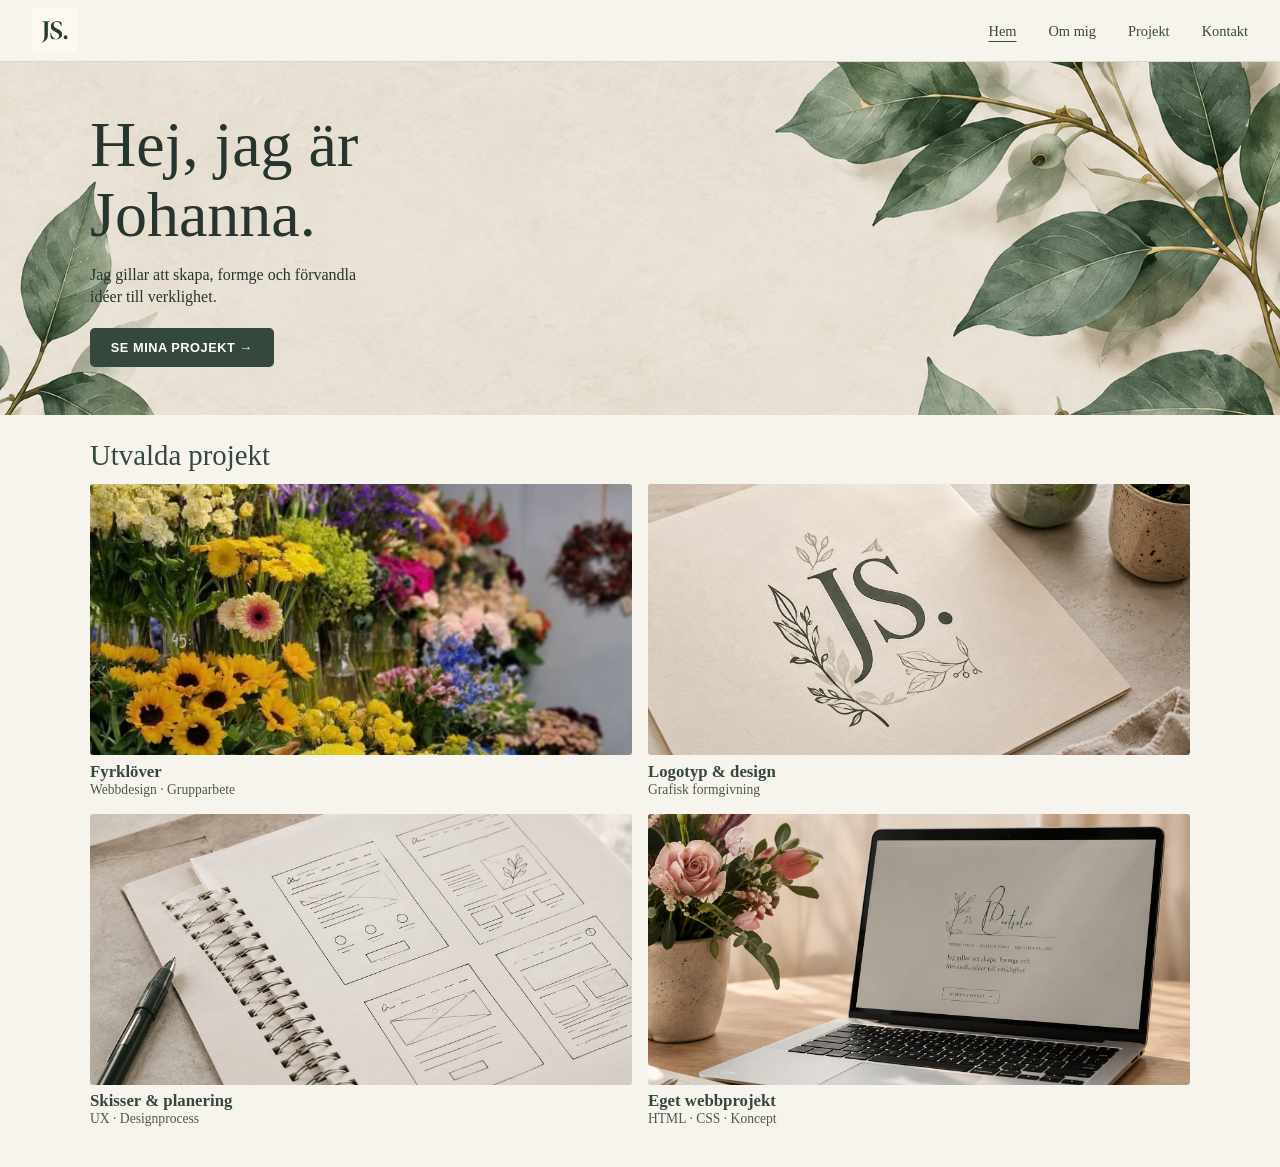
==== index.html @ f99eb6c5 "update" ====
<!DOCTYPE html>
<html lang="sv">

<head>
    <!-- Teckenkodning och mobilanpassning -->
    <meta charset="UTF-8">
    <meta name="viewport" content="width=device-width, initial-scale=1.0">

    <!-- Sidans titel -->
    <title>Johanna | Portfolio</title>

    <!-- Favicon -->
    <link rel="icon" type="image/png" href="images/logga.png">

    <!-- CSS -->
    <link rel="stylesheet" href="style.css">
</head>

<body>

    <!-- Header med logotyp och navigering -->
    <header class="site-header">

        <!-- Logotyp som leder till startsidan -->
        <a href="index.html" class="logotyp" aria-label="Till startsidan">
            <img src="images/logga.png" alt="JS.">
        </a>

        <!-- Navigeringsmeny -->
        <nav class="navbar" aria-label="Huvudmeny">
            <ul>
                <li><a href="index.html" aria-current="page">Hem</a></li>
                <li><a href="ommig.html">Om mig</a></li>
                <li><a href="projekt.html">Projekt</a></li>
                <li><a href="kontakt.html">Kontakt</a></li>
            </ul>
        </nav>

    </header>

    <!-- Här lägger vi senare sidans innehåll -->
    <main>
                <!-- Introduktion med bakgrundsbild -->
        <section class="introduktion">

            <div class="introduktion-innehall">

                <h1>Hej, jag är<br>Johanna.</h1>

                <p>
                    Jag gillar att skapa, formge och
                    förvandla idéer till verklighet.
                </p>

                <a href="#projekt" class="introduktion-knapp">
                    Se mina projekt →
                </a>

            </div>

        </section>

        
        <!-- Projektgalleri med fyra utvalda projekt -->
        <section class="projektgalleri" id="projekt">

            <div class="projekt-container">

                <h2>Utvalda projekt</h2>

                <div class="projekt-grid">

                    <!-- Projekt 1: Fyrklöver -->
                    <article class="projekt-kort">
                        <a href="fyrklover.html">
                            <img
                                src="images/Projekt.grupparbete.webp"
                                alt="Förhandsvisning av webbplatsen Fyrklöver">

                            <h3>Fyrklöver</h3>
                            <p>Webbdesign · Grupparbete</p>
                        </a>
                    </article>

                    <!-- Projekt 2: Logotyp och design -->
                    <article class="projekt-kort">
                        <a href="logotyp.html">
                            <img
                                src="images/Logotyp och design.png"
                                alt="Logotyp med bokstäverna JS och botaniska detaljer">

                            <h3>Logotyp & design</h3>
                            <p>Grafisk formgivning</p>
                        </a>
                    </article>

                    <!-- Projekt 3: Skisser och planering -->
                    <article class="projekt-kort">
                        <a href="skisser.html">
                            <img
                                src="images/skisser och planering.png"
                                alt="Skisser och planering av webbplatsens layout">

                            <h3>Skisser & planering</h3>
                            <p>UX · Designprocess</p>
                        </a>
                    </article>

                    <!-- Projekt 4: Eget webbprojekt -->
                    <article class="projekt-kort">
                        <a href="webbprojekt.html">
                            <img
                                src="images/portfolio.png"
                                alt="Ett eget webbprojekt som visas på en laptop">

                            <h3>Eget webbprojekt</h3>
                            <p>HTML · CSS · Koncept</p>
                        </a>
                    </article>

                </div>

            </div>

        </section>


    </main>

</body>
</html>
---- style.css ----
/* ==================================
   JOHANNAS PORTFOLIO
   Grundstil och header
================================== */

/* Färgvariabler */
:root {
    --bakgrund: #F7F4EE;
    --text: #35483E;
    --salvia: #A5B5A0;
    --avstand: 1rem;
}

/* Grundinställningar */
* {
    box-sizing: border-box;
}

body {
    margin: 0;
    background-color: var(--bakgrund);
    color: var(--text);
    font-family: Georgia, "Times New Roman", serif;
}

/* Header */
.site-header {
    width: 100%;
    min-height: 60px;
    padding: 0.5rem 2rem;

    display: flex;
    align-items: center;
    justify-content: space-between;

    background-color: var(--bakgrund);
    border-bottom: 1px solid #D8D6CD;
}

/* Logotyp */
.logotyp {
    display: flex;
    align-items: center;
}

.logotyp img {
    width: 45px;
    height: 45px;
    object-fit: contain;
}

/* Navbar */
.navbar ul {
    display: flex;
    align-items: center;
    gap: 2rem;

    list-style: none;
    margin: 0;
    padding: 0;
}

.navbar a {
    color: var(--text);
    font-size: 0.9rem;
    text-decoration: none;

    transition: color 0.3s ease;
}

.navbar a:hover {
    color: #788F7C;
}

.navbar a[aria-current="page"] {
    text-decoration: underline;
    text-underline-offset: 5px;
}

/* Tangentbordsfokus */
.navbar a:focus-visible,
.logotyp:focus-visible {
    outline: 3px solid var(--salvia);
    outline-offset: 4px;
}


/* ==================================
   INTRODUKTION PÅ STARTSIDAN
================================== */

/* Bakgrundsbild och sektionens storlek */
.introduktion {
    width: 100%;
    min-height: 350px;

    display: flex;
    align-items: center;

    background-image: url("images/startsida-helbild.png");
    background-size: cover;
    background-position: center;
    background-repeat: no-repeat;
}

/* Placera texten till vänster */
.introduktion-innehall {
    width: min(100% - 3rem, 1100px);
    margin-inline: auto;
    padding-block: 3rem;
}

/* Stor, handskriftsliknande rubrik */
.introduktion h1 {
    max-width: 400px;
    margin: 0 0 0.8rem;

    font-family: "Segoe Print", "Bradley Hand", cursive;
    font-size: clamp(2.5rem, 5vw, 4rem);
    font-weight: normal;
    line-height: 1.1;

    color: #26352D;
}

/* Presentationstext */
.introduktion p {
    max-width: 300px;
    margin: 0 0 1.2rem;

    font-family: Georgia, serif;
    font-size: 1rem;
    line-height: 1.4;

    color: #26352D;
}

/* Knappen under presentationen */
.introduktion-knapp {
    display: inline-block;
    padding: 0.75rem 1.3rem;

    background-color: #35483E;
    color: #FFFFFF;

    border-radius: 0.3rem;

    font-family: Arial, sans-serif;
    font-size: 0.8rem;
    font-weight: bold;
    text-transform: uppercase;
    letter-spacing: 0.04em;
    text-decoration: none;

    transition:
        background-color 0.3s ease,
        transform 0.3s ease;
}

.introduktion-knapp:hover {
    background-color: #526A59;
    transform: translateY(-2px);
}

/* Tydligt fokus för tangentbord */
.introduktion-knapp:focus-visible {
    outline: 3px solid #A5B5A0;
    outline-offset: 4px;
}

/* ==================================
   MOBILANPASSNING
================================== */

@media (max-width: 767px) {

    .introduktion {
        min-height: 300px;
        background-position: 60% center;
    }

    .introduktion-innehall {
        width: calc(100% - 2rem);
        padding-block: 2rem;
    }

    .introduktion h1 {
        max-width: 230px;
        font-size: clamp(2rem, 8vw, 3rem);
    }

    .introduktion p {
        max-width: 230px;
        font-size: 0.9rem;
    }

    .introduktion-knapp {
        font-size: 0.75rem;
        padding: 0.7rem 1rem;
    }
}


/* ==================================
   PROJEKTGALLERI PÅ STARTSIDAN
================================== */

/* Sektionen under introduktionen */
.projektgalleri {
    background-color: var(--bakgrund);
    padding: 1.5rem 0 2.5rem;
}

/* Innehållets bredd och placering */
.projekt-container {
    width: min(100% - 3rem, 1100px);
    margin: 0 auto;
}

/* Rubriken Utvalda projekt */
.projektgalleri h2 {
    margin: 0 0 0.8rem;

    font-family: Georgia, "Times New Roman", serif;
    font-size: 1.8rem;
    font-weight: normal;
    color: var(--text);
}

/* Grid med två kolumner */
.projekt-grid {
    display: grid;
    grid-template-columns: repeat(2, minmax(0, 1fr));

    column-gap: 1rem;
    row-gap: 1rem;
}

/* Varje projektkort */
.projekt-kort {
    min-width: 0;
    transition: transform 0.3s ease;
}

/* Hela kortet är klickbart */
.projekt-kort a {
    display: block;
    color: inherit;
    text-decoration: none;
}

/* Projektbilderna */
.projekt-kort img {
    display: block;
    width: 100%;
    aspect-ratio: 2 / 1;
    object-fit: cover;
    border-radius: 0.2rem;

    transition:
        transform 0.3s ease,
        box-shadow 0.3s ease;
}

/* Projektnamn */
.projekt-kort h3 {
    margin: 0.4rem 0 0;

    font-family: Georgia, serif;
    font-size: 1.05rem;
    font-weight: bold;
}

/* Kort beskrivning */
.projekt-kort p {
    margin: 0;

    font-family: Georgia, serif;
    font-size: 0.85rem;
    color: #4F584F;
}

/* ==================================
   HOVEREFFEKT
================================== */

/* Kortet lyfts lite */
.projekt-kort:hover {
    transform: translateY(-4px);
}

/* Bilden får en mjuk skugga */
.projekt-kort:hover img {
    transform: scale(1.02);
    box-shadow: 0 6px 16px rgba(53, 72, 62, 0.18);
}

/* Samma effekt vid tangentbordsfokus */
.projekt-kort:focus-within {
    transform: translateY(-4px);
}

.projekt-kort a:focus-visible {
    outline: 3px solid var(--salvia);
    outline-offset: 5px;
    border-radius: 0.2rem;
}

/* ==================================
   MOBILANPASSNING
================================== */

@media (max-width: 767px) {

    .projekt-container {
        width: calc(100% - 2rem);
    }

    /* Behåll två kolumner som i skissen */
    .projekt-grid {
        grid-template-columns: repeat(2, minmax(0, 1fr));
        gap: 0.8rem;
    }

    .projektgalleri h2 {
        font-size: 1.5rem;
    }

    .projekt-kort h3 {
        font-size: 0.95rem;
    }

    .projekt-kort p {
        font-size: 0.75rem;
    }
}

/* Extra små skärmar */
@media (max-width: 360px) {
    .projekt-grid {
        grid-template-columns: 1fr;
    }
}

/* Respektera minskad rörelse */
@media (prefers-reduced-motion: reduce) {
    .projekt-kort,
    .projekt-kort img {
        transition: none;
    }

    .projekt-kort:hover,
    .projekt-kort:focus-within,
    .projekt-kort:hover img {
        transform: none;
    }
}
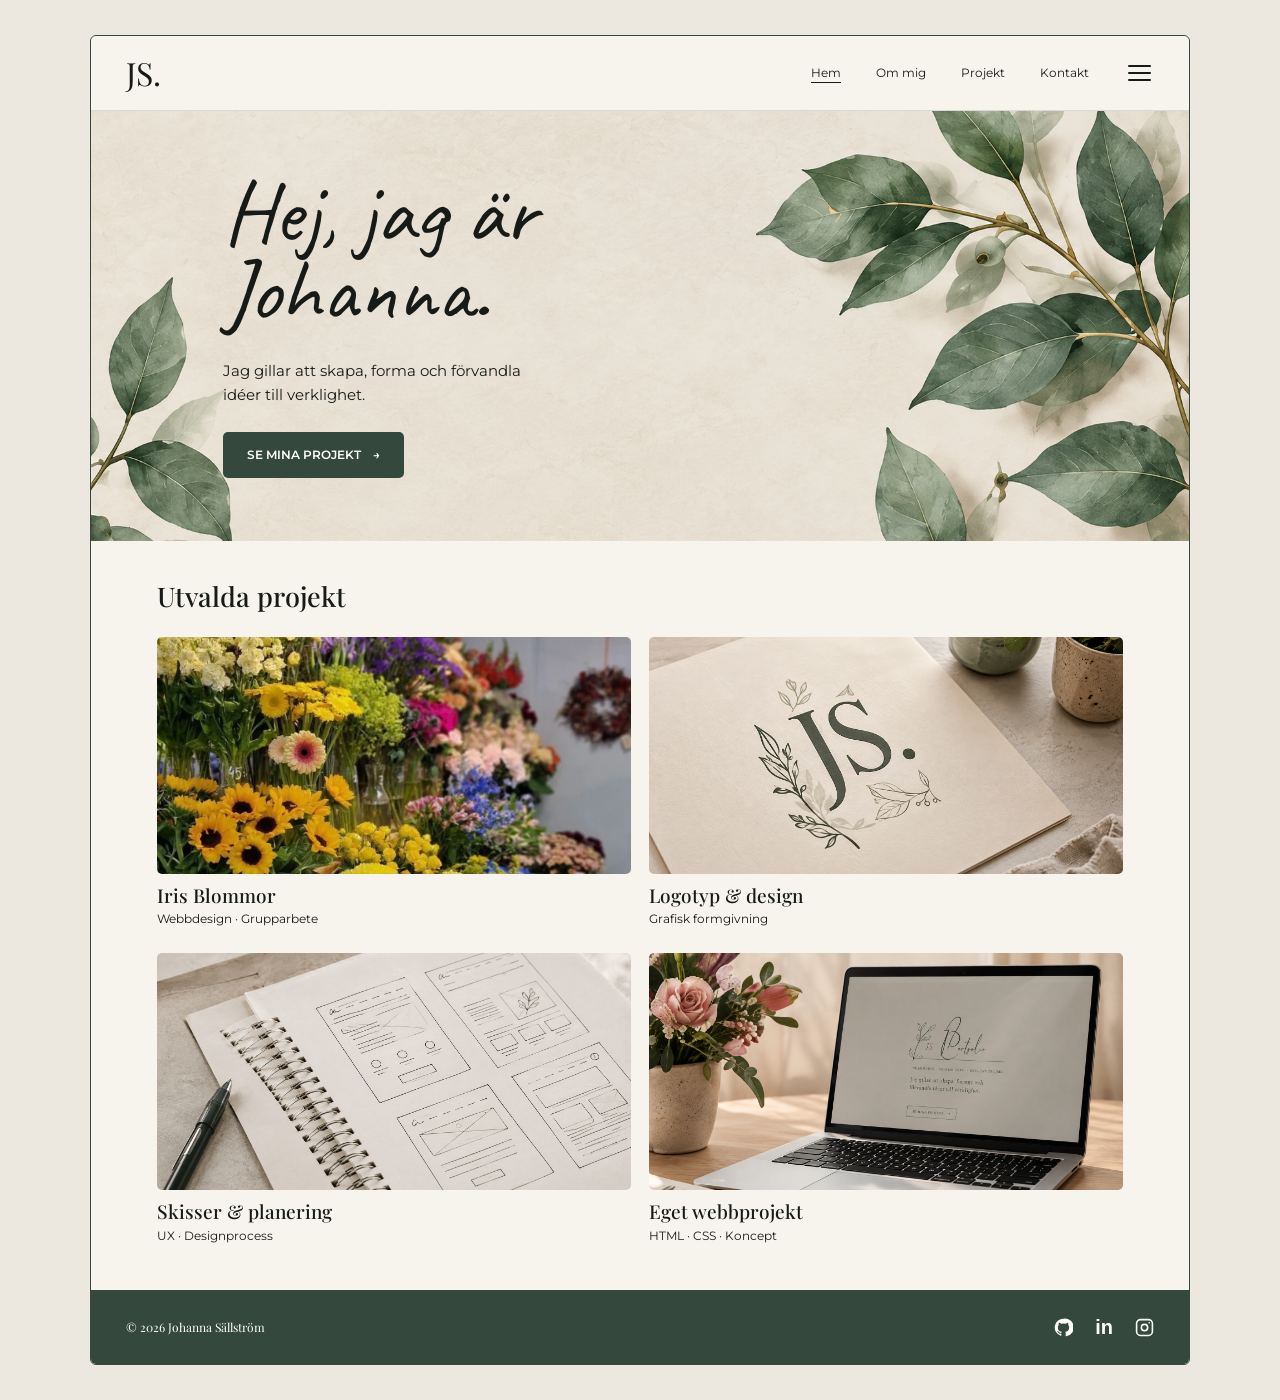
==== commit f7661aca: "update" ====
--- a/index.html
+++ b/index.html
@@ -3,130 +3,235 @@
 <html lang="sv">
 
 <head>
-    <!-- Teckenkodning och mobilanpassning -->
-    <meta charset="UTF-8">
-    <meta name="viewport" content="width=device-width, initial-scale=1.0">
-
-    <!-- Sidans titel -->
-    <title>Johanna | Portfolio</title>
-
-    <!-- Favicon -->
-    <link rel="icon" type="image/png" href="images/logga.png">
-
-    <!-- CSS -->
-    <link rel="stylesheet" href="style.css">
+  <meta charset="UTF-8">
+  <meta name="viewport" content="width=device-width, initial-scale=1.0">
+
+  <title>Johanna Sällström | Portfolio</title>
+
+  <!-- Google Fonts -->
+  <link rel="preconnect" href="https://fonts.googleapis.com">
+  <link rel="preconnect" href="https://fonts.gstatic.com" crossorigin>
+
+  <link href="https://fonts.googleapis.com/css2?family=Caveat:wght@400;500;600&family=Montserrat:wght@400;500;600&family=Playfair+Display:wght@400;500;600&display=swap" rel="stylesheet">
+
+  <!-- CSS -->
+  <link rel="stylesheet" href="./style.css">
+
+  <!-- JavaScript -->
+  <script src="./script.js" defer></script>
 </head>
 
 <body>
 
-    <!-- Header med logotyp och navigering -->
+  <div class="page-wrapper">
+
+    <!-- =====================
+         HEADER
+    ====================== -->
+
     <header class="site-header">
 
-        <!-- Logotyp som leder till startsidan -->
-        <a href="index.html" class="logotyp" aria-label="Till startsidan">
-            <img src="images/logga.png" alt="JS.">
+      <!-- Logotyp -->
+      <a href="index.html" class="logo">JS.</a>
+
+      <!-- Vanlig navigation -->
+      <nav class="desktop-nav" aria-label="Huvudnavigation">
+        <a href="index.html" class="active" aria-current="page">Hem</a>
+        <a href="ommig.html">Om mig</a>
+        <a href="projekt.html">Projekt</a>
+        <a href="kontakt.html">Kontakt</a>
+      </nav>
+
+      <!-- Hamburgermeny -->
+      <details class="menu-dropdown" id="menuDropdown">
+
+        <summary class="hamburger" aria-label="Öppna eller stäng menyn">
+          <span></span>
+          <span></span>
+          <span></span>
+        </summary>
+
+        <nav class="dropdown-nav" aria-label="Hamburgermeny">
+          <a href="index.html">Hem</a>
+          <a href="ommig.html">Om mig</a>
+          <a href="projekt.html">Projekt</a>
+          <a href="kontakt.html">Kontakt</a>
+        </nav>
+
+      </details>
+
+    </header>
+
+
+    <main>
+
+      <!-- =====================
+           HERO
+      ====================== -->
+
+      <section class="hero">
+
+        <div class="hero-content">
+
+          <h1>
+            Hej, jag är<br>
+            Johanna.
+          </h1>
+
+          <p>
+            Jag gillar att skapa, forma
+            och förvandla idéer till verklighet.
+          </p>
+
+          <a href="projekt.html" class="btn">
+            SE MINA PROJEKT
+            <span aria-hidden="true">→</span>
+          </a>
+
+        </div>
+
+      </section>
+
+
+      <!-- =====================
+           UTVALDA PROJEKT
+      ====================== -->
+
+      <section class="projects-section">
+
+        <h2>Utvalda projekt</h2>
+
+        <div class="projects-grid">
+
+          <!-- Projekt 1 -->
+          <a href="projekt-grupparbeteiris.html" class="project-card">
+
+            <div class="project-image">
+              <img
+                src="images/Projekt.grupparbete.webp"
+                alt="Iris Blommor – webbdesign"
+                loading="lazy">
+            </div>
+
+            <h3>Iris Blommor</h3>
+            <p>Webbdesign · Grupparbete</p>
+
+          </a>
+
+
+          <!-- Projekt 2 -->
+          <a href="projekt-logotyp.html" class="project-card">
+
+            <div class="project-image">
+              <img
+                src="images/Logotyp och design.png"
+                alt="Logotyp och grafisk design"
+                loading="lazy">
+            </div>
+
+            <h3>Logotyp &amp; design</h3>
+            <p>Grafisk formgivning</p>
+
+          </a>
+
+
+          <!-- Projekt 3 -->
+          <a href="projekt-skisser.html" class="project-card">
+
+            <div class="project-image">
+              <img
+                src="images/skisser och planering.png"
+                alt="Skisser och planering"
+                loading="lazy">
+            </div>
+
+            <h3>Skisser &amp; planering</h3>
+            <p>UX · Designprocess</p>
+
+          </a>
+
+
+          <!-- Projekt 4 -->
+          <a href="projekt-portfolio.html" class="project-card">
+
+            <div class="project-image">
+              <img
+                src="images/portfolio.png"
+                alt="Eget webbprojekt"
+                loading="lazy">
+            </div>
+
+            <h3>Eget webbprojekt</h3>
+            <p>HTML · CSS · Koncept</p>
+
+          </a>
+
+        </div>
+
+      </section>
+
+    </main>
+
+
+    <!-- =====================
+         FOOTER
+    ====================== -->
+
+    <footer class="site-footer">
+
+      <p>© 2026 Johanna Sällström</p>
+
+      <div class="social-links">
+
+        <!-- GitHub -->
+        <a href="https://github.com/"
+           target="_blank"
+           rel="noopener noreferrer"
+           aria-label="GitHub">
+
+          <svg viewBox="0 0 24 24" fill="currentColor" aria-hidden="true">
+            <path d="M12 .9a11.1 11.1 0 0 0-3.51 21.63c.55.1.76-.24.76-.54v-2.1c-3.09.67-3.74-1.31-3.74-1.31-.5-1.28-1.23-1.62-1.23-1.62-1.01-.69.08-.68.08-.68 1.12.08 1.71 1.15 1.71 1.15 1 .1.7 2.14 3.22 1.54.1-.72.39-1.21.71-1.49-2.47-.28-5.07-1.24-5.07-5.5 0-1.22.44-2.22 1.15-3-.12-.28-.5-1.42.11-2.95 0 0 .94-.3 3.05 1.15a10.6 10.6 0 0 1 5.55 0c2.12-1.44 3.05-1.15 3.05-1.15.61 1.53.23 2.67.11 2.95.72.78 1.15 1.78 1.15 3 0 4.27-2.6 5.22-5.08 5.5.4.35.76 1.02.76 2.06v3.05c0 .3.2.65.77.54A11.1 11.1 0 0 0 12 .9Z"/>
+          </svg>
+
         </a>
 
-        <!-- Navigeringsmeny -->
-        <nav class="navbar" aria-label="Huvudmeny">
-            <ul>
-                <li><a href="index.html" aria-current="page">Hem</a></li>
-                <li><a href="ommig.html">Om mig</a></li>
-                <li><a href="projekt.html">Projekt</a></li>
-                <li><a href="kontakt.html">Kontakt</a></li>
-            </ul>
-        </nav>
-
-    </header>
-
-    <!-- Här lägger vi senare sidans innehåll -->
-    <main>
-                <!-- Introduktion med bakgrundsbild -->
-        <section class="introduktion">
-
-            <div class="introduktion-innehall">
-
-                <h1>Hej, jag är<br>Johanna.</h1>
-
-                <p>
-                    Jag gillar att skapa, formge och
-                    förvandla idéer till verklighet.
-                </p>
-
-                <a href="#projekt" class="introduktion-knapp">
-                    Se mina projekt →
-                </a>
-
-            </div>
-
-        </section>
-
-        
-        <!-- Projektgalleri med fyra utvalda projekt -->
-        <section class="projektgalleri" id="projekt">
-
-            <div class="projekt-container">
-
-                <h2>Utvalda projekt</h2>
-
-                <div class="projekt-grid">
-
-                    <!-- Projekt 1: Fyrklöver -->
-                    <article class="projekt-kort">
-                        <a href="fyrklover.html">
-                            <img
-                                src="images/Projekt.grupparbete.webp"
-                                alt="Förhandsvisning av webbplatsen Fyrklöver">
-
-                            <h3>Fyrklöver</h3>
-                            <p>Webbdesign · Grupparbete</p>
-                        </a>
-                    </article>
-
-                    <!-- Projekt 2: Logotyp och design -->
-                    <article class="projekt-kort">
-                        <a href="logotyp.html">
-                            <img
-                                src="images/Logotyp och design.png"
-                                alt="Logotyp med bokstäverna JS och botaniska detaljer">
-
-                            <h3>Logotyp & design</h3>
-                            <p>Grafisk formgivning</p>
-                        </a>
-                    </article>
-
-                    <!-- Projekt 3: Skisser och planering -->
-                    <article class="projekt-kort">
-                        <a href="skisser.html">
-                            <img
-                                src="images/skisser och planering.png"
-                                alt="Skisser och planering av webbplatsens layout">
-
-                            <h3>Skisser & planering</h3>
-                            <p>UX · Designprocess</p>
-                        </a>
-                    </article>
-
-                    <!-- Projekt 4: Eget webbprojekt -->
-                    <article class="projekt-kort">
-                        <a href="webbprojekt.html">
-                            <img
-                                src="images/portfolio.png"
-                                alt="Ett eget webbprojekt som visas på en laptop">
-
-                            <h3>Eget webbprojekt</h3>
-                            <p>HTML · CSS · Koncept</p>
-                        </a>
-                    </article>
-
-                </div>
-
-            </div>
-
-        </section>
-
-
-    </main>
+        <!-- LinkedIn -->
+        <a href="https://www.linkedin.com/"
+           target="_blank"
+           rel="noopener noreferrer"
+           aria-label="LinkedIn"
+           class="social-text">
+          in
+        </a>
+
+        <!-- Instagram -->
+        <a href="https://www.instagram.com/"
+           target="_blank"
+           rel="noopener noreferrer"
+           aria-label="Instagram">
+
+          <svg viewBox="0 0 24 24"
+               fill="none"
+               stroke="currentColor"
+               stroke-width="2"
+               stroke-linecap="round"
+               stroke-linejoin="round"
+               aria-hidden="true">
+
+            <rect x="2" y="2" width="20" height="20" rx="5"/>
+            <circle cx="12" cy="12" r="4"/>
+            <circle cx="18" cy="6" r="1"
+                    fill="currentColor" stroke="none"/>
+
+          </svg>
+
+        </a>
+
+      </div>
+
+    </footer>
+
+  </div>
 
 </body>
-</html>+</html>
--- a/style.css
+++ b/style.css
@@ -1,358 +1,926 @@
 
-/* ==================================
-   JOHANNAS PORTFOLIO
-   Grundstil och header
-================================== */
-
-/* Färgvariabler */
+/* =====================================
+   FÄRGER OCH TYPSNITT
+===================================== */
+
 :root {
-    --bakgrund: #F7F4EE;
-    --text: #35483E;
-    --salvia: #A5B5A0;
-    --avstand: 1rem;
-}
-
-/* Grundinställningar */
+  --background: #EDE8DF;
+  --surface: #F7F4EE;
+  --hero-background: #EAE7DD;
+  --green: #35483E;
+  --sage: #A5B5A0;
+  --pink: #C9A99C;
+  --text: #171B17;
+  --border: #35483E;
+
+  --font-heading: "Playfair Display", Georgia, serif;
+  --font-body: "Montserrat", Arial, sans-serif;
+  --font-handwriting: "Caveat", cursive;
+}
+
+/* =====================================
+   GRUNDINSTÄLLNINGAR
+===================================== */
+
 * {
-    box-sizing: border-box;
+  margin: 0;
+  padding: 0;
+  box-sizing: border-box;
+}
+
+html {
+  scroll-behavior: smooth;
 }
 
 body {
-    margin: 0;
-    background-color: var(--bakgrund);
-    color: var(--text);
-    font-family: Georgia, "Times New Roman", serif;
-}
-
-/* Header */
+  background: var(--background);
+  color: var(--text);
+  font-family: var(--font-body);
+  font-size: 14px;
+  line-height: 1.5;
+}
+
+a {
+  color: inherit;
+  text-decoration: none;
+}
+
+button {
+  font: inherit;
+}
+
+img {
+  display: block;
+  max-width: 100%;
+}
+
+/* =====================================
+   SIDANS RAM
+===================================== */
+
+.page-wrapper {
+  width: min(100% - 40px, 1100px);
+  margin: 35px auto;
+
+  background: var(--surface);
+
+  border: 1px solid var(--border);
+  border-radius: 6px;
+
+  overflow: visible;
+}
+
+/* =====================================
+   HEADER
+===================================== */
+
 .site-header {
+  height: 75px;
+  padding: 0 35px;
+
+  display: flex;
+  align-items: center;
+  justify-content: space-between;
+
+  background: var(--surface);
+  border-bottom: 1px solid rgba(53, 72, 62, 0.15);
+
+  position: relative;
+  z-index: 100;
+
+  border-radius: 6px 6px 0 0;
+}
+
+/* Logotyp */
+
+.logo {
+  font-family: var(--font-heading);
+  font-size: 32px;
+  line-height: 1;
+}
+
+/* =====================================
+   NAVIGATION
+===================================== */
+
+.desktop-nav {
+  display: flex;
+  align-items: center;
+  gap: 35px;
+
+  margin-left: auto;
+  margin-right: 35px;
+}
+
+.desktop-nav a {
+  font-size: 12px;
+  transition: color 0.2s ease;
+}
+
+.desktop-nav a:hover {
+  color: #748D79;
+}
+
+.desktop-nav a.active {
+  text-decoration: underline;
+  text-underline-offset: 5px;
+}
+
+/* =====================================
+   HAMBURGERMENY
+===================================== */
+
+.menu-dropdown {
+  position: relative;
+  flex-shrink: 0;
+}
+
+.hamburger {
+  width: 30px;
+  height: 30px;
+
+  display: flex;
+  flex-direction: column;
+  align-items: center;
+  justify-content: center;
+  gap: 5px;
+
+  cursor: pointer;
+  list-style: none;
+
+  position: relative;
+  z-index: 102;
+}
+
+/* Ta bort standardpilen */
+
+.hamburger::-webkit-details-marker {
+  display: none;
+}
+
+.hamburger::marker {
+  content: "";
+}
+
+/* De tre strecken */
+
+.hamburger span {
+  display: block;
+
+  width: 23px;
+  height: 2px;
+
+  background: var(--text);
+  border-radius: 2px;
+
+  transition:
+    transform 0.25s ease,
+    opacity 0.25s ease;
+}
+
+/* Hamburgaren blir ett kryss */
+
+.menu-dropdown[open] .hamburger span:nth-child(1) {
+  transform: translateY(7px) rotate(45deg);
+}
+
+.menu-dropdown[open] .hamburger span:nth-child(2) {
+  opacity: 0;
+}
+
+.menu-dropdown[open] .hamburger span:nth-child(3) {
+  transform: translateY(-7px) rotate(-45deg);
+}
+
+/* Dropdown */
+
+.dropdown-nav {
+  position: absolute;
+  top: calc(100% + 18px);
+  right: -15px;
+
+  width: 210px;
+
+  display: flex;
+  flex-direction: column;
+
+  padding: 12px 0;
+
+  background: var(--surface);
+
+  border: 1px solid var(--border);
+  border-radius: 5px;
+
+  box-shadow: 0 8px 25px rgba(0, 0, 0, 0.12);
+
+  z-index: 101;
+}
+
+.dropdown-nav a {
+  display: block;
+
+  padding: 12px 22px;
+
+  font-size: 13px;
+  font-weight: 500;
+
+  transition:
+    background 0.2s ease,
+    color 0.2s ease;
+}
+
+.dropdown-nav a:hover {
+  background: var(--sage);
+  color: #172B24;
+}
+
+.hamburger:focus-visible,
+.dropdown-nav a:focus-visible {
+  outline: 2px solid var(--sage);
+  outline-offset: 4px;
+}
+
+/* =====================================
+   STARTSIDA – HERO
+===================================== */
+
+.hero {
+  min-height: 430px;
+
+  display: flex;
+  align-items: center;
+
+  padding: 60px 12%;
+
+  background-color: var(--hero-background);
+  background-image: url("images/startsida-helbild.png");
+
+  background-position: center;
+  background-size: cover;
+  background-repeat: no-repeat;
+}
+
+.hero-content {
+  max-width: 400px;
+  position: relative;
+  z-index: 1;
+}
+
+.hero h1 {
+  font-family: var(--font-handwriting);
+  font-size: clamp(55px, 7vw, 88px);
+  font-weight: 400;
+
+  line-height: 0.88;
+  margin-bottom: 30px;
+}
+
+.hero p {
+  max-width: 310px;
+
+  font-size: 15px;
+  line-height: 1.6;
+
+  margin-bottom: 25px;
+}
+
+/* =====================================
+   KNAPPAR
+===================================== */
+
+.btn {
+  display: inline-flex;
+  align-items: center;
+  justify-content: center;
+  gap: 12px;
+
+  background: var(--green);
+  color: #FFFFFF;
+
+  padding: 14px 24px;
+  border-radius: 5px;
+
+  font-family: var(--font-body);
+  font-size: 12px;
+  font-weight: 600;
+
+  transition:
+    background 0.25s ease,
+    transform 0.25s ease;
+}
+
+.btn:hover {
+  background: #496755;
+  transform: translateY(-2px);
+}
+
+/* =====================================
+   STARTSIDA – PROJEKT
+===================================== */
+
+.projects-section {
+  padding: 35px 6% 45px;
+  background: var(--surface);
+}
+
+.projects-section h2 {
+  font-family: var(--font-heading);
+  font-size: 27px;
+  font-weight: 500;
+
+  margin-bottom: 20px;
+}
+
+.projects-grid {
+  display: grid;
+  grid-template-columns: repeat(2, minmax(0, 1fr));
+  gap: 25px 18px;
+}
+
+.project-card {
+  display: block;
+  min-width: 0;
+}
+
+.project-image {
+  width: 100%;
+  aspect-ratio: 2 / 1;
+
+  overflow: hidden;
+  border-radius: 5px;
+
+  background: #E4DED4;
+}
+
+.project-image img {
+  width: 100%;
+  height: 100%;
+
+  object-fit: cover;
+
+  transition: transform 0.35s ease;
+}
+
+.project-card:hover img {
+  transform: scale(1.05);
+}
+
+.project-card h3 {
+  font-family: var(--font-heading);
+  font-size: 19px;
+  font-weight: 500;
+
+  margin-top: 9px;
+  line-height: 1.3;
+}
+
+.project-card p {
+  font-size: 12px;
+  margin-top: 3px;
+}
+
+/* =====================================
+   OM MIG – BANNER MED BLAD
+===================================== */
+
+/* Ingen bladbild på hela main */
+
+.about-page .about-main {
+  background: var(--surface);
+}
+
+/* Bladbild ENDAST bakom
+   profilbild och presentation */
+
+.about-page .about-intro {
+  background-color: var(--hero-background);
+  background-image: url("images/helsida.png");
+
+  background-size: cover;
+  background-position: center;
+  background-repeat: no-repeat;
+
+  padding: 50px 6% 55px;
+}
+
+/* =====================================
+   OM MIG – PROFIL OCH TEXT
+===================================== */
+
+.about-page .about-layout {
+  display: grid;
+
+  grid-template-columns: 43% 1fr;
+
+  align-items: center;
+  gap: 45px;
+}
+
+/* Profilbild */
+
+.about-page .about-photo {
+  position: relative;
+  min-width: 0;
+}
+
+.about-page .about-photo picture {
+  display: block;
+  width: 100%;
+}
+
+.about-page .profile-image {
+  display: block;
+
+  width: 100%;
+  height: 390px;
+
+  object-fit: cover;
+  object-position: center;
+
+  border-radius: 4px;
+}
+
+/* Presentation */
+
+.about-page .about-text {
+  max-width: 420px;
+}
+
+.about-page .about-text h1 {
+  font-family: var(--font-heading);
+
+  font-size: 43px;
+  font-weight: 500;
+  line-height: 1.2;
+
+  margin-bottom: 16px;
+}
+
+.about-page .about-text p {
+  font-family: var(--font-body);
+
+  font-size: 14px;
+  line-height: 1.8;
+
+  margin-bottom: 22px;
+}
+
+.about-page .about-text .btn {
+  font-size: 11px;
+  padding: 12px 20px;
+}
+
+/* =====================================
+   OM MIG – EGENSKAPER
+===================================== */
+
+.about-page .about-skills {
+  padding: 35px 6% 40px;
+  background: var(--surface);
+}
+
+.about-page .skills-grid {
+  display: grid;
+  grid-template-columns: repeat(3, minmax(0, 1fr));
+  gap: 25px;
+}
+
+.about-page .skill-card {
+  text-align: center;
+  min-width: 0;
+}
+
+.about-page .skill-icon {
+  width: 60px;
+  height: 60px;
+
+  margin: 0 auto 12px;
+
+  display: flex;
+  align-items: center;
+  justify-content: center;
+
+  color: var(--green);
+}
+
+.about-page .skill-icon svg {
+  width: 55px;
+  height: 55px;
+}
+
+.about-page .heart-icon svg {
+  fill: var(--sage);
+}
+
+.about-page .skill-card h2 {
+  font-family: var(--font-heading);
+
+  font-size: 18px;
+  font-weight: 500;
+
+  margin-bottom: 8px;
+}
+
+.about-page .skill-card p {
+  max-width: 190px;
+  margin: 0 auto;
+
+  font-family: var(--font-body);
+  font-size: 12px;
+  line-height: 1.7;
+}
+
+/* =====================================
+   OM MIG – MIN BAKGRUND
+===================================== */
+
+.about-page .about-background {
+  padding: 30px 6% 45px;
+  background: var(--surface);
+}
+
+.about-page .about-background h2 {
+  font-family: var(--font-heading);
+
+  font-size: 27px;
+  font-weight: 500;
+
+  margin-bottom: 18px;
+}
+
+.about-page .background-list {
+  display: flex;
+  flex-direction: column;
+  gap: 12px;
+}
+
+.about-page .background-item {
+  display: grid;
+  grid-template-columns: 130px 1fr;
+  gap: 15px;
+
+  font-family: var(--font-heading);
+  font-size: 14px;
+  line-height: 1.5;
+}
+
+.about-page .background-year {
+  white-space: nowrap;
+}
+
+/* =====================================
+   FOOTER
+===================================== */
+
+.site-footer {
+  background: var(--green);
+  color: #FFFFFF;
+
+  padding: 22px 35px;
+
+  display: flex;
+  justify-content: space-between;
+  align-items: center;
+  gap: 20px;
+
+  border-radius: 0 0 5px 5px;
+}
+
+.site-footer p {
+  font-family: var(--font-heading);
+  font-size: 12px;
+}
+
+.social-links {
+  display: flex;
+  align-items: center;
+  gap: 22px;
+}
+
+.social-links a {
+  display: inline-flex;
+  align-items: center;
+  justify-content: center;
+
+  transition: opacity 0.2s ease;
+}
+
+.social-links a:hover {
+  opacity: 0.65;
+}
+
+.social-links svg {
+  width: 19px;
+  height: 19px;
+}
+
+.social-text {
+  font-family: Arial, sans-serif;
+  font-size: 20px;
+  font-weight: bold;
+}
+
+/* =====================================
+   MOBILANPASSNING
+===================================== */
+
+@media (max-width: 700px) {
+
+  body {
+    font-size: 13px;
+  }
+
+  .page-wrapper {
+    width: min(100% - 24px, 390px);
+    margin: 15px auto;
+  }
+
+  /* Header */
+
+  .site-header {
+    height: 65px;
+    padding: 0 18px;
+  }
+
+  .logo {
+    font-size: 27px;
+  }
+
+  .desktop-nav {
+    display: none;
+  }
+
+  .menu-dropdown {
+    margin-left: auto;
+  }
+
+  .dropdown-nav {
+    right: -10px;
+    top: calc(100% + 13px);
+    width: 190px;
+  }
+
+  /* Startsida – hero */
+
+  .hero {
+    min-height: 360px;
+    padding: 45px 22px;
+    background-position: center;
+  }
+
+  .hero-content {
+    max-width: 230px;
+  }
+
+  .hero h1 {
+    font-size: 58px;
+    margin-bottom: 22px;
+  }
+
+  .hero p {
+    font-size: 13px;
+    line-height: 1.5;
+    margin-bottom: 18px;
+  }
+
+  .btn {
+    font-size: 10px;
+    padding: 12px 16px;
+  }
+
+  /* Startsida – projekt */
+
+  .projects-section {
+    padding: 25px 20px 30px;
+  }
+
+  .projects-section h2 {
+    font-size: 24px;
+    margin-bottom: 15px;
+  }
+
+  .projects-grid {
+    grid-template-columns: 1fr;
+    gap: 22px;
+  }
+
+  .project-image {
+    aspect-ratio: 1.8 / 1;
+  }
+
+  .project-card h3 {
+    font-size: 17px;
+  }
+
+  .project-card p {
+    font-size: 11px;
+  }
+
+  /* Om mig – banner */
+
+  .about-page .about-intro {
+    padding: 20px 18px 30px;
+
+    background-size: cover;
+    background-position: center;
+  }
+
+  .about-page .about-layout {
+    grid-template-columns: 1fr;
+    gap: 25px;
+  }
+
+  .about-page .profile-image {
     width: 100%;
-    min-height: 60px;
-    padding: 0.5rem 2rem;
-
-    display: flex;
-    align-items: center;
-    justify-content: space-between;
-
-    background-color: var(--bakgrund);
-    border-bottom: 1px solid #D8D6CD;
-}
-
-/* Logotyp */
-.logotyp {
-    display: flex;
-    align-items: center;
-}
-
-.logotyp img {
-    width: 45px;
-    height: 45px;
-    object-fit: contain;
-}
-
-/* Navbar */
-.navbar ul {
-    display: flex;
-    align-items: center;
-    gap: 2rem;
-
-    list-style: none;
-    margin: 0;
-    padding: 0;
-}
-
-.navbar a {
-    color: var(--text);
-    font-size: 0.9rem;
-    text-decoration: none;
-
-    transition: color 0.3s ease;
-}
-
-.navbar a:hover {
-    color: #788F7C;
-}
-
-.navbar a[aria-current="page"] {
-    text-decoration: underline;
-    text-underline-offset: 5px;
-}
-
-/* Tangentbordsfokus */
-.navbar a:focus-visible,
-.logotyp:focus-visible {
-    outline: 3px solid var(--salvia);
-    outline-offset: 4px;
-}
-
-
-/* ==================================
-   INTRODUKTION PÅ STARTSIDAN
-================================== */
-
-/* Bakgrundsbild och sektionens storlek */
-.introduktion {
-    width: 100%;
-    min-height: 350px;
-
-    display: flex;
-    align-items: center;
-
-    background-image: url("images/startsida-helbild.png");
+    height: 280px;
+
+    object-fit: cover;
+    object-position: center 35%;
+  }
+
+  /* Om mig – text */
+
+  .about-page .about-text {
+    max-width: 100%;
+  }
+
+  .about-page .about-text h1 {
+    font-size: 30px;
+    margin-bottom: 12px;
+  }
+
+  .about-page .about-text p {
+    font-size: 13px;
+    line-height: 1.7;
+    margin-bottom: 18px;
+  }
+
+  .about-page .about-text .btn {
+    font-size: 10px;
+    padding: 12px 16px;
+  }
+
+  /* Om mig – egenskaper */
+
+  .about-page .about-skills {
+    padding: 30px 18px;
+  }
+
+  .about-page .skills-grid {
+    grid-template-columns: 1fr;
+    gap: 35px;
+  }
+
+  .about-page .skill-icon {
+    width: 55px;
+    height: 55px;
+    margin-bottom: 8px;
+  }
+
+  .about-page .skill-icon svg {
+    width: 50px;
+    height: 50px;
+  }
+
+  .about-page .skill-card h2 {
+    font-size: 17px;
+  }
+
+  .about-page .skill-card p {
+    max-width: 220px;
+    font-size: 12px;
+  }
+
+  /* Om mig – bakgrund */
+
+  .about-page .about-background {
+    padding: 25px 18px 35px;
+  }
+
+  .about-page .about-background h2 {
+    font-size: 24px;
+    margin-bottom: 15px;
+  }
+
+  .about-page .background-list {
+    gap: 15px;
+  }
+
+  .about-page .background-item {
+    grid-template-columns: 1fr;
+    gap: 2px;
+    font-size: 13px;
+  }
+
+  .about-page .background-year {
+    font-weight: 600;
+  }
+
+  /* Footer */
+
+  .site-footer {
+    padding: 18px;
+  }
+
+  .site-footer p {
+    font-size: 10px;
+  }
+
+  .social-links {
+    gap: 13px;
+  }
+
+  .social-links svg {
+    width: 16px;
+    height: 16px;
+  }
+
+  .social-text {
+    font-size: 17px;
+  }
+
+}
+
+/* =====================================
+   DARK MODE
+===================================== */
+
+@media (prefers-color-scheme: dark) {
+
+  :root {
+    --background: #0C1915;
+    --surface: #172B24;
+    --hero-background: #152A22;
+    --text: #F7F4EE;
+    --border: #A5B5A0;
+  }
+
+  /* Header */
+
+  .site-header {
+    background: #11221D;
+    border-bottom-color: #53665A;
+  }
+
+  /* Startsida – mörk hero */
+
+  .hero {
+    background-image:
+      url("images/startsida-helbild-darkmode.png");
+  }
+
+  /* Knappar */
+
+  .btn {
+    background: #E5C6B8;
+    color: #172B24;
+  }
+
+  .btn:hover {
+    background: #F1D9CB;
+  }
+
+  /* Projektbilder */
+
+  .project-image {
+    background: #30463B;
+  }
+
+  /* Om mig – mörk bladbanner */
+
+  .about-page .about-intro {
+    background-color: #152A22;
+
+    background-image:
+      url("images/helsida-darkmode.png");
+
     background-size: cover;
     background-position: center;
     background-repeat: no-repeat;
-}
-
-/* Placera texten till vänster */
-.introduktion-innehall {
-    width: min(100% - 3rem, 1100px);
-    margin-inline: auto;
-    padding-block: 3rem;
-}
-
-/* Stor, handskriftsliknande rubrik */
-.introduktion h1 {
-    max-width: 400px;
-    margin: 0 0 0.8rem;
-
-    font-family: "Segoe Print", "Bradley Hand", cursive;
-    font-size: clamp(2.5rem, 5vw, 4rem);
-    font-weight: normal;
-    line-height: 1.1;
-
-    color: #26352D;
-}
-
-/* Presentationstext */
-.introduktion p {
-    max-width: 300px;
-    margin: 0 0 1.2rem;
-
-    font-family: Georgia, serif;
-    font-size: 1rem;
-    line-height: 1.4;
-
-    color: #26352D;
-}
-
-/* Knappen under presentationen */
-.introduktion-knapp {
-    display: inline-block;
-    padding: 0.75rem 1.3rem;
-
-    background-color: #35483E;
-    color: #FFFFFF;
-
-    border-radius: 0.3rem;
-
-    font-family: Arial, sans-serif;
-    font-size: 0.8rem;
-    font-weight: bold;
-    text-transform: uppercase;
-    letter-spacing: 0.04em;
-    text-decoration: none;
-
-    transition:
-        background-color 0.3s ease,
-        transform 0.3s ease;
-}
-
-.introduktion-knapp:hover {
-    background-color: #526A59;
-    transform: translateY(-2px);
-}
-
-/* Tydligt fokus för tangentbord */
-.introduktion-knapp:focus-visible {
-    outline: 3px solid #A5B5A0;
-    outline-offset: 4px;
-}
-
-/* ==================================
-   MOBILANPASSNING
-================================== */
-
-@media (max-width: 767px) {
-
-    .introduktion {
-        min-height: 300px;
-        background-position: 60% center;
-    }
-
-    .introduktion-innehall {
-        width: calc(100% - 2rem);
-        padding-block: 2rem;
-    }
-
-    .introduktion h1 {
-        max-width: 230px;
-        font-size: clamp(2rem, 8vw, 3rem);
-    }
-
-    .introduktion p {
-        max-width: 230px;
-        font-size: 0.9rem;
-    }
-
-    .introduktion-knapp {
-        font-size: 0.75rem;
-        padding: 0.7rem 1rem;
-    }
-}
-
-
-/* ==================================
-   PROJEKTGALLERI PÅ STARTSIDAN
-================================== */
-
-/* Sektionen under introduktionen */
-.projektgalleri {
-    background-color: var(--bakgrund);
-    padding: 1.5rem 0 2.5rem;
-}
-
-/* Innehållets bredd och placering */
-.projekt-container {
-    width: min(100% - 3rem, 1100px);
-    margin: 0 auto;
-}
-
-/* Rubriken Utvalda projekt */
-.projektgalleri h2 {
-    margin: 0 0 0.8rem;
-
-    font-family: Georgia, "Times New Roman", serif;
-    font-size: 1.8rem;
-    font-weight: normal;
-    color: var(--text);
-}
-
-/* Grid med två kolumner */
-.projekt-grid {
-    display: grid;
-    grid-template-columns: repeat(2, minmax(0, 1fr));
-
-    column-gap: 1rem;
-    row-gap: 1rem;
-}
-
-/* Varje projektkort */
-.projekt-kort {
-    min-width: 0;
-    transition: transform 0.3s ease;
-}
-
-/* Hela kortet är klickbart */
-.projekt-kort a {
-    display: block;
-    color: inherit;
-    text-decoration: none;
-}
-
-/* Projektbilderna */
-.projekt-kort img {
-    display: block;
-    width: 100%;
-    aspect-ratio: 2 / 1;
-    object-fit: cover;
-    border-radius: 0.2rem;
-
-    transition:
-        transform 0.3s ease,
-        box-shadow 0.3s ease;
-}
-
-/* Projektnamn */
-.projekt-kort h3 {
-    margin: 0.4rem 0 0;
-
-    font-family: Georgia, serif;
-    font-size: 1.05rem;
-    font-weight: bold;
-}
-
-/* Kort beskrivning */
-.projekt-kort p {
-    margin: 0;
-
-    font-family: Georgia, serif;
-    font-size: 0.85rem;
-    color: #4F584F;
-}
-
-/* ==================================
-   HOVEREFFEKT
-================================== */
-
-/* Kortet lyfts lite */
-.projekt-kort:hover {
-    transform: translateY(-4px);
-}
-
-/* Bilden får en mjuk skugga */
-.projekt-kort:hover img {
-    transform: scale(1.02);
-    box-shadow: 0 6px 16px rgba(53, 72, 62, 0.18);
-}
-
-/* Samma effekt vid tangentbordsfokus */
-.projekt-kort:focus-within {
-    transform: translateY(-4px);
-}
-
-.projekt-kort a:focus-visible {
-    outline: 3px solid var(--salvia);
-    outline-offset: 5px;
-    border-radius: 0.2rem;
-}
-
-/* ==================================
-   MOBILANPASSNING
-================================== */
-
-@media (max-width: 767px) {
-
-    .projekt-container {
-        width: calc(100% - 2rem);
-    }
-
-    /* Behåll två kolumner som i skissen */
-    .projekt-grid {
-        grid-template-columns: repeat(2, minmax(0, 1fr));
-        gap: 0.8rem;
-    }
-
-    .projektgalleri h2 {
-        font-size: 1.5rem;
-    }
-
-    .projekt-kort h3 {
-        font-size: 0.95rem;
-    }
-
-    .projekt-kort p {
-        font-size: 0.75rem;
-    }
-}
-
-/* Extra små skärmar */
-@media (max-width: 360px) {
-    .projekt-grid {
-        grid-template-columns: 1fr;
-    }
-}
-
-/* Respektera minskad rörelse */
-@media (prefers-reduced-motion: reduce) {
-    .projekt-kort,
-    .projekt-kort img {
-        transition: none;
-    }
-
-    .projekt-kort:hover,
-    .projekt-kort:focus-within,
-    .projekt-kort:hover img {
-        transform: none;
-    }
-}
+  }
+
+  /* Om mig – vanliga mörka sektioner */
+
+  .about-page .about-main,
+  .about-page .about-skills,
+  .about-page .about-background {
+    background-color: var(--surface);
+  }
+
+  /* Ikoner */
+
+  .about-page .skill-icon {
+    color: var(--sage);
+  }
+
+  .about-page .heart-icon svg {
+    fill: var(--green);
+  }
+
+  /* Footer */
+
+  .site-footer {
+    background: #10221D;
+  }
+
+}
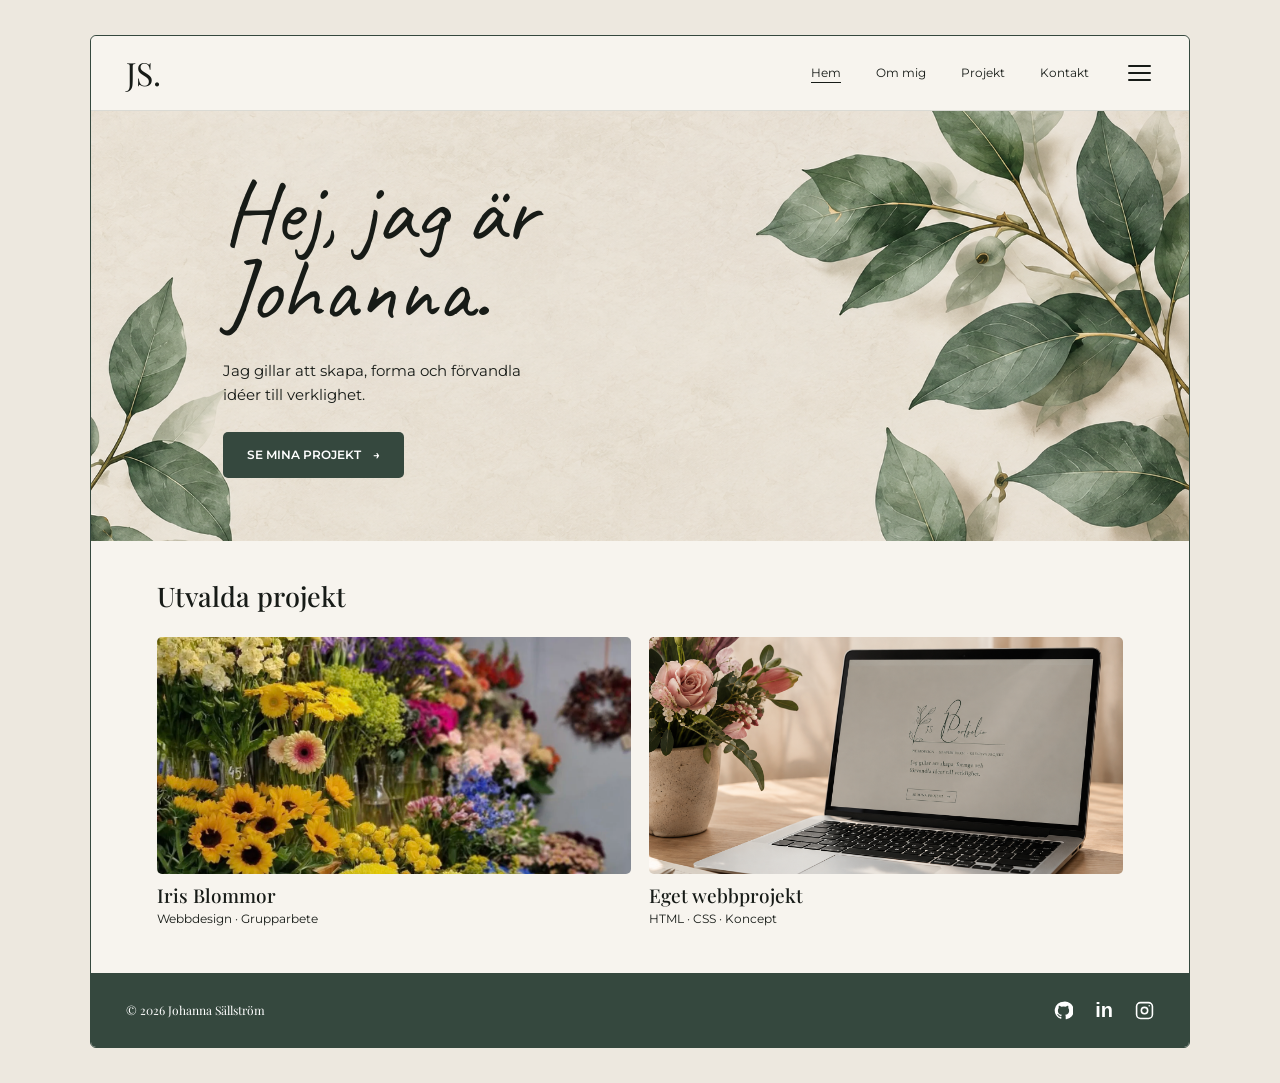
==== commit 501371d2: "Update index.html" ====
--- a/index.html
+++ b/index.html
@@ -120,38 +120,6 @@
 
 
           <!-- Projekt 2 -->
-          <a href="projekt-logotyp.html" class="project-card">
-
-            <div class="project-image">
-              <img
-                src="images/Logotyp och design.png"
-                alt="Logotyp och grafisk design"
-                loading="lazy">
-            </div>
-
-            <h3>Logotyp &amp; design</h3>
-            <p>Grafisk formgivning</p>
-
-          </a>
-
-
-          <!-- Projekt 3 -->
-          <a href="projekt-skisser.html" class="project-card">
-
-            <div class="project-image">
-              <img
-                src="images/skisser och planering.png"
-                alt="Skisser och planering"
-                loading="lazy">
-            </div>
-
-            <h3>Skisser &amp; planering</h3>
-            <p>UX · Designprocess</p>
-
-          </a>
-
-
-          <!-- Projekt 4 -->
           <a href="projekt-portfolio.html" class="project-card">
 
             <div class="project-image">
@@ -184,7 +152,7 @@
       <div class="social-links">
 
         <!-- GitHub -->
-        <a href="https://github.com/"
+        <a href="https://github.com/Johanna3212"
            target="_blank"
            rel="noopener noreferrer"
            aria-label="GitHub">
@@ -196,7 +164,7 @@
         </a>
 
         <!-- LinkedIn -->
-        <a href="https://www.linkedin.com/"
+        <a href="https://www.linkedin.com/in/johanna-s%C3%A4llstr%C3%B6m-5a28a71b0/"
            target="_blank"
            rel="noopener noreferrer"
            aria-label="LinkedIn"
--- a/style.css
+++ b/style.css
@@ -924,3 +924,371 @@
   }
 
 }
+
+/* =====================================
+   CV OCH PERSONLIGT BREV
+===================================== */
+
+/* Bilden fyller sidans innehåll */
+
+.cv-page .cv-main {
+  width: 100%;
+  padding: 0;
+  margin: 0;
+
+  background: var(--surface);
+}
+
+/* Själva CV-bilden */
+
+.cv-page .cv-image {
+  display: block;
+
+  width: 100%;
+  height: auto;
+
+  object-fit: contain;
+
+  margin: 0;
+  padding: 0;
+}
+
+/* =====================================
+   CV – MOBILANPASSNING
+===================================== */
+
+@media (max-width: 700px) {
+
+  .cv-page .cv-main {
+    width: 100%;
+    padding: 0;
+  }
+
+  .cv-page .cv-image {
+    width: 100%;
+    height: auto;
+  }
+
+}
+
+/* =====================================
+   CV – DARK MODE
+===================================== */
+
+@media (prefers-color-scheme: dark) {
+
+  .cv-page .cv-main {
+    background: var(--surface);
+  }
+
+}
+
+/* =====================================
+   KONTAKTSIDA
+===================================== */
+
+.contact-page .contact-main {
+  background: #EEEAE1;
+
+  min-height: 580px;
+
+  display: flex;
+  align-items: center;
+  justify-content: center;
+
+  padding: 65px 25px;
+}
+
+/* Innehållet i mitten */
+
+.contact-section {
+  width: 100%;
+  max-width: 570px;
+
+  display: flex;
+  flex-direction: column;
+  align-items: center;
+
+  text-align: center;
+}
+
+/* Dekorativt blad */
+
+.contact-leaf {
+  width: 55px;
+  height: 55px;
+
+  color: #718875;
+
+  margin-bottom: 15px;
+}
+
+.contact-leaf svg {
+  width: 100%;
+  height: 100%;
+}
+
+/* Rubrik */
+
+.contact-section h1 {
+  font-family: var(--font-heading);
+  font-size: 45px;
+  font-weight: 500;
+
+  margin-bottom: 18px;
+}
+
+/* Introduktion */
+
+.contact-intro {
+  max-width: 410px;
+
+  font-family: var(--font-body);
+  font-size: 14px;
+  line-height: 1.8;
+
+  margin-bottom: 35px;
+}
+
+/* =====================================
+   KONTAKTKORT
+===================================== */
+
+.contact-links {
+  width: 100%;
+
+  display: flex;
+  flex-direction: column;
+  gap: 15px;
+}
+
+/* Klickbara kort */
+
+.contact-card {
+  width: 100%;
+
+  display: flex;
+  align-items: center;
+  gap: 20px;
+
+  padding: 20px 22px;
+
+  background: #F7F4EE;
+
+  border: 1px solid #D6D3C8;
+  border-radius: 8px;
+
+  text-align: left;
+
+  transition:
+    transform 0.25s ease,
+    box-shadow 0.25s ease,
+    border-color 0.25s ease;
+}
+
+/* Hover */
+
+.contact-card:hover {
+  transform: translateY(-3px);
+
+  border-color: #A5B5A0;
+
+  box-shadow: 0 8px 20px rgba(0, 0, 0, 0.08);
+}
+
+/* Ikonruta */
+
+.contact-icon {
+  width: 52px;
+  height: 52px;
+
+  flex-shrink: 0;
+
+  display: flex;
+  align-items: center;
+  justify-content: center;
+
+  background: #E5E9E0;
+  color: #35483E;
+
+  border-radius: 8px;
+}
+
+.contact-icon svg {
+  width: 25px;
+  height: 25px;
+}
+
+/* Text */
+
+.contact-card-text {
+  display: flex;
+  flex-direction: column;
+  gap: 5px;
+
+  min-width: 0;
+}
+
+.contact-card-title {
+  font-family: var(--font-heading);
+  font-size: 20px;
+  font-weight: 500;
+}
+
+.contact-card-description {
+  font-family: var(--font-body);
+  font-size: 12px;
+
+  color: #53665A;
+
+  overflow-wrap: anywhere;
+}
+
+/* Pil till höger */
+
+.contact-arrow {
+  margin-left: auto;
+
+  font-size: 24px;
+  color: #35483E;
+
+  transition: transform 0.25s ease;
+}
+
+.contact-card:hover .contact-arrow {
+  transform: translate(3px, -3px);
+}
+
+/* Avslutande text */
+
+.contact-message {
+  margin-top: 35px;
+
+  font-family: var(--font-handwriting);
+  font-size: 27px;
+
+  color: #718875;
+}
+
+/* Tangentbordsnavigation */
+
+.contact-card:focus-visible {
+  outline: 3px solid #718875;
+  outline-offset: 4px;
+}
+
+
+/* =====================================
+   KONTAKT – MOBIL
+===================================== */
+
+@media (max-width: 700px) {
+
+  .contact-page .contact-main {
+    min-height: 520px;
+    padding: 45px 18px;
+  }
+
+  .contact-leaf {
+    width: 45px;
+    height: 45px;
+    margin-bottom: 12px;
+  }
+
+  .contact-section h1 {
+    font-size: 34px;
+    margin-bottom: 15px;
+  }
+
+  .contact-intro {
+    font-size: 12px;
+    line-height: 1.8;
+
+    margin-bottom: 28px;
+  }
+
+  .contact-links {
+    gap: 12px;
+  }
+
+  .contact-card {
+    padding: 15px 12px;
+    gap: 12px;
+  }
+
+  .contact-icon {
+    width: 42px;
+    height: 42px;
+  }
+
+  .contact-icon svg {
+    width: 21px;
+    height: 21px;
+  }
+
+  .contact-card-title {
+    font-size: 17px;
+  }
+
+  .contact-card-description {
+    font-size: 10px;
+  }
+
+  .contact-arrow {
+    font-size: 19px;
+  }
+
+  .contact-message {
+    margin-top: 30px;
+    font-size: 24px;
+  }
+
+}
+
+
+/* =====================================
+   KONTAKT – DARK MODE
+===================================== */
+
+@media (prefers-color-scheme: dark) {
+
+  .contact-page .contact-main {
+    background: #172B24;
+  }
+
+  .contact-leaf {
+    color: #A5B5A0;
+  }
+
+  .contact-card {
+    background: #22382E;
+    border-color: #52675A;
+  }
+
+  .contact-card:hover {
+    border-color: #A5B5A0;
+    box-shadow: 0 8px 20px rgba(0, 0, 0, 0.2);
+  }
+
+  .contact-icon {
+    background: #35483E;
+    color: #E5E9E0;
+  }
+
+  .contact-card-title {
+    color: #F7F4EE;
+  }
+
+  .contact-card-description {
+    color: #C9D4C6;
+  }
+
+  .contact-arrow {
+    color: #A5B5A0;
+  }
+
+  .contact-message {
+    color: #C9A99C;
+  }
+
+}
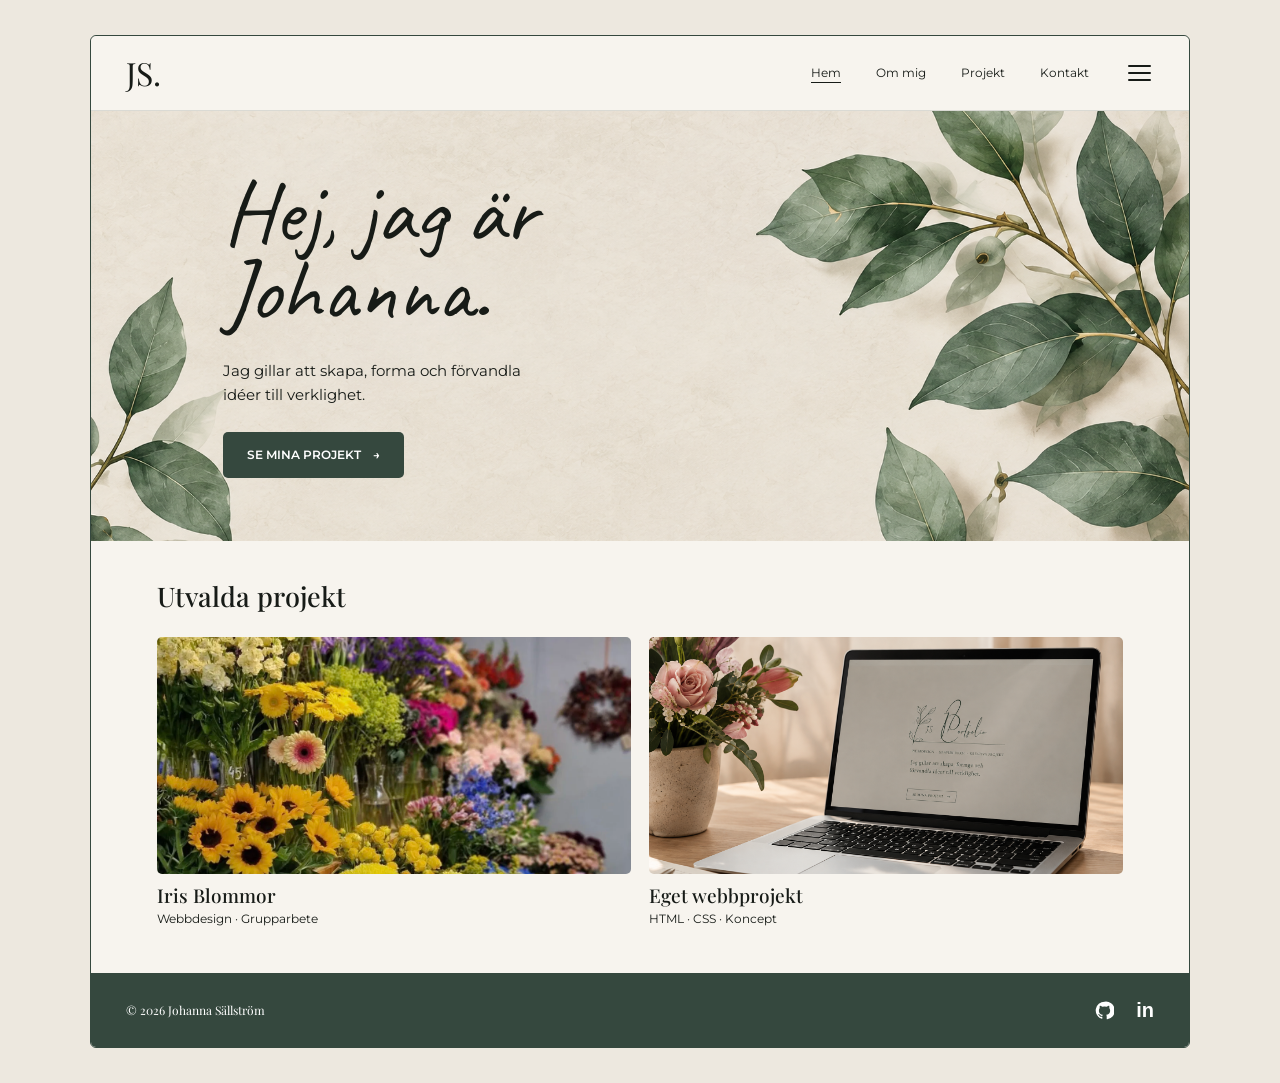
==== commit 2cde1d3c: "bort med insta" ====
--- a/index.html
+++ b/index.html
@@ -172,29 +172,6 @@
           in
         </a>
 
-        <!-- Instagram -->
-        <a href="https://www.instagram.com/"
-           target="_blank"
-           rel="noopener noreferrer"
-           aria-label="Instagram">
-
-          <svg viewBox="0 0 24 24"
-               fill="none"
-               stroke="currentColor"
-               stroke-width="2"
-               stroke-linecap="round"
-               stroke-linejoin="round"
-               aria-hidden="true">
-
-            <rect x="2" y="2" width="20" height="20" rx="5"/>
-            <circle cx="12" cy="12" r="4"/>
-            <circle cx="18" cy="6" r="1"
-                    fill="currentColor" stroke="none"/>
-
-          </svg>
-
-        </a>
-
       </div>
 
     </footer>
--- a/style.css
+++ b/style.css
@@ -1292,3 +1292,1201 @@
   }
 
 }
+
+/* =====================================
+   PROJEKTSIDA – GRUND
+===================================== */
+
+.project-page .project-overview {
+  background: var(--surface);
+  padding: 65px 6% 55px;
+}
+
+
+/* =====================================
+   INTRODUKTION
+===================================== */
+
+.project-page .project-intro {
+  margin-bottom: 45px;
+}
+
+/* Liten text ovanför rubriken */
+
+.project-page .project-eyebrow {
+  display: flex;
+  align-items: center;
+  gap: 20px;
+
+  margin-bottom: 25px;
+
+  font-family: var(--font-body);
+  font-size: 12px;
+  font-weight: 500;
+  letter-spacing: 3px;
+
+  color: var(--green);
+}
+
+/* Linje bredvid texten */
+
+.project-page .eyebrow-line {
+  display: block;
+
+  width: 90px;
+  height: 1px;
+
+  background: var(--sage);
+}
+
+/* Stor rubrik */
+
+.project-page .project-intro h1 {
+  font-family: var(--font-heading);
+
+  font-size: clamp(42px, 6vw, 75px);
+  font-weight: 500;
+  line-height: 1.15;
+
+  margin-bottom: 18px;
+}
+
+/* Introduktionstext */
+
+.project-page .project-intro p {
+  max-width: 650px;
+
+  font-family: var(--font-heading);
+  font-size: clamp(16px, 2vw, 22px);
+  line-height: 1.6;
+}
+
+
+/* =====================================
+   LISTA MED PROJEKT
+===================================== */
+
+.project-page .project-list {
+  display: flex;
+  flex-direction: column;
+  gap: 25px;
+}
+
+
+/* =====================================
+   STORA PROJEKTKORT
+===================================== */
+
+.project-page .project-feature {
+  display: grid;
+
+  grid-template-columns: 40% minmax(0, 1fr);
+
+  align-items: stretch;
+  gap: 30px;
+
+  padding: 16px;
+
+  background: var(--surface);
+
+  border: 1px solid #DDD8CE;
+  border-radius: 9px;
+
+  transition:
+    border-color 0.25s ease,
+    box-shadow 0.25s ease;
+}
+
+/* Hover */
+
+.project-page .project-feature:hover {
+  border-color: var(--sage);
+
+  box-shadow: 0 6px 20px
+    rgba(0, 0, 0, 0.05);
+}
+
+
+/* =====================================
+   PROJEKTBILDER
+===================================== */
+
+.project-page .feature-image {
+  display: block;
+
+  width: 100%;
+  height: 220px;
+
+  overflow: hidden;
+
+  border-radius: 6px;
+  background: #E4DED4;
+}
+
+.project-page .feature-image img {
+  display: block;
+
+  width: 100%;
+  height: 100%;
+
+  object-fit: cover;
+  object-position: center;
+
+  transition: transform 0.35s ease;
+}
+
+.project-page .feature-image:hover img {
+  transform: scale(1.04);
+}
+
+
+/* =====================================
+   PROJEKTINFORMATION
+===================================== */
+
+.project-page .feature-content {
+  display: flex;
+  flex-direction: column;
+
+  min-width: 0;
+  padding: 10px 0;
+}
+
+/* Kategori */
+
+.project-page .feature-category {
+  display: flex;
+  align-items: center;
+  gap: 18px;
+
+  margin-bottom: 12px;
+
+  font-family: var(--font-body);
+  font-size: 11px;
+  font-weight: 500;
+  letter-spacing: 2px;
+
+  color: var(--green);
+}
+
+.project-page .category-line {
+  width: 80px;
+  height: 1px;
+
+  background: var(--sage);
+}
+
+/* Projektrubrik */
+
+.project-page .feature-content h2 {
+  font-family: var(--font-heading);
+
+  font-size: clamp(25px, 3vw, 35px);
+  font-weight: 500;
+  line-height: 1.2;
+
+  margin-bottom: 8px;
+}
+
+/* Beskrivning */
+
+.project-page .feature-description {
+  font-family: var(--font-heading);
+  font-size: 16px;
+  line-height: 1.6;
+
+  margin-bottom: 20px;
+}
+
+
+/* =====================================
+   TEKNIKER OCH KNAPP
+===================================== */
+
+.project-page .feature-bottom {
+  display: flex;
+  align-items: flex-end;
+  justify-content: space-between;
+
+  flex-wrap: wrap;
+  gap: 20px;
+
+  margin-top: auto;
+}
+
+/* Tekniketiketter */
+
+.project-page .feature-tags {
+  display: flex;
+  flex-wrap: wrap;
+  gap: 9px;
+}
+
+.project-page .feature-tags span {
+  display: inline-flex;
+  align-items: center;
+  justify-content: center;
+
+  padding: 9px 13px;
+
+  background: #EAE6DE;
+  color: #27382F;
+
+  border-radius: 5px;
+
+  font-family: var(--font-heading);
+  font-size: 12px;
+
+  white-space: nowrap;
+}
+
+/* Projektknapp */
+
+.project-page .feature-button {
+  white-space: nowrap;
+
+  font-size: 10px;
+  letter-spacing: 1px;
+
+  padding: 13px 18px;
+}
+
+
+/* =====================================
+   FLER PROJEKT KOMMER
+===================================== */
+
+.project-page .more-projects {
+  padding: 50px 0 10px;
+
+  display: flex;
+  flex-direction: column;
+  align-items: center;
+  gap: 20px;
+}
+
+/* Linjer och bladikon */
+
+.project-page .more-projects-decoration {
+  display: flex;
+  align-items: center;
+  justify-content: center;
+  gap: 20px;
+
+  width: 100%;
+}
+
+.project-page .decoration-line {
+  width: 120px;
+  max-width: 30%;
+  height: 1px;
+
+  background: var(--sage);
+}
+
+.project-page .more-projects-decoration svg {
+  width: 38px;
+  height: 38px;
+
+  color: var(--green);
+}
+
+/* Handstilstext */
+
+.project-page .more-projects p {
+  font-family: var(--font-handwriting);
+
+  font-size: 30px;
+  letter-spacing: 1px;
+
+  text-align: center;
+}
+
+
+/* =====================================
+   TABLET
+===================================== */
+
+@media (max-width: 950px) {
+
+  .project-page .project-overview {
+    padding: 45px 5%;
+  }
+
+  .project-page .project-feature {
+    grid-template-columns: 42% minmax(0, 1fr);
+    gap: 20px;
+  }
+
+  .project-page .feature-image {
+    height: 240px;
+  }
+
+  .project-page .feature-bottom {
+    align-items: flex-start;
+    flex-direction: column;
+    gap: 15px;
+  }
+
+}
+
+
+/* =====================================
+   MOBILANPASSNING
+===================================== */
+
+@media (max-width: 700px) {
+
+  .project-page .project-overview {
+    padding: 35px 18px 40px;
+  }
+
+  /* Introduktion */
+
+  .project-page .project-intro {
+    margin-bottom: 30px;
+  }
+
+  .project-page .project-eyebrow {
+    font-size: 10px;
+    letter-spacing: 2px;
+
+    margin-bottom: 18px;
+  }
+
+  .project-page .eyebrow-line {
+    width: 55px;
+  }
+
+  .project-page .project-intro h1 {
+    font-size: 38px;
+    line-height: 1.2;
+  }
+
+  .project-page .project-intro p {
+    font-size: 15px;
+    line-height: 1.6;
+  }
+
+  /* Projektkorten blir vertikala */
+
+  .project-page .project-list {
+    gap: 20px;
+  }
+
+  .project-page .project-feature {
+    grid-template-columns: 1fr;
+
+    gap: 18px;
+    padding: 12px;
+  }
+
+  /* Bild överst */
+
+  .project-page .feature-image {
+    width: 100%;
+    height: 190px;
+  }
+
+  /* Text under bilden */
+
+  .project-page .feature-content {
+    padding: 5px 4px 8px;
+  }
+
+  .project-page .feature-category {
+    font-size: 10px;
+    margin-bottom: 10px;
+  }
+
+  .project-page .category-line {
+    width: 55px;
+  }
+
+  .project-page .feature-content h2 {
+    font-size: 27px;
+  }
+
+  .project-page .feature-description {
+    font-size: 14px;
+    margin-bottom: 18px;
+  }
+
+  /* Tekniker och knapp */
+
+  .project-page .feature-bottom {
+    flex-direction: column;
+    align-items: stretch;
+
+    gap: 18px;
+  }
+
+  .project-page .feature-tags {
+    gap: 7px;
+  }
+
+  .project-page .feature-tags span {
+    font-size: 11px;
+    padding: 7px 10px;
+  }
+
+  .project-page .feature-button {
+    width: 100%;
+    font-size: 10px;
+    padding: 13px 12px;
+  }
+
+  /* Fler projekt */
+
+  .project-page .more-projects {
+    padding-top: 40px;
+    gap: 15px;
+  }
+
+  .project-page .decoration-line {
+    width: 65px;
+  }
+
+  .project-page .more-projects p {
+    font-size: 25px;
+  }
+
+}
+
+
+/* =====================================
+   DARK MODE
+===================================== */
+
+@media (prefers-color-scheme: dark) {
+
+  .project-page .project-overview {
+    background: var(--surface);
+  }
+
+  /* Kategorier */
+
+  .project-page .project-eyebrow,
+  .project-page .feature-category {
+    color: #A5B5A0;
+  }
+
+  /* Projektkort */
+
+  .project-page .project-feature {
+    background: #1B3028;
+    border-color: #52675A;
+  }
+
+  .project-page .project-feature:hover {
+    border-color: #A5B5A0;
+
+    box-shadow: 0 6px 20px
+      rgba(0, 0, 0, 0.15);
+  }
+
+  /* Bilder */
+
+  .project-page .feature-image {
+    background: #30463B;
+  }
+
+  /* Tekniketiketter */
+
+  .project-page .feature-tags span {
+    background: #35483E;
+    color: #F7F4EE;
+  }
+
+  /* Dekorativt blad */
+
+  .project-page .more-projects-decoration svg {
+    color: #A5B5A0;
+  }
+
+}
+
+/* =====================================
+   PORTFOLIO – PROJEKTDETALJ
+===================================== */
+
+.portfolio-detail-page .portfolio-detail-main {
+  background: var(--surface, #F7F4EE);
+  padding: 45px 5% 55px;
+}
+
+/* =====================================
+   ÖVERSTA SEKTIONEN
+===================================== */
+
+.portfolio-detail-page .portfolio-detail-hero {
+  display: grid;
+  grid-template-columns: 42% minmax(0, 1fr);
+  gap: 35px;
+  align-items: center;
+  margin-bottom: 30px;
+}
+
+.portfolio-detail-page .portfolio-hero-text {
+  min-width: 0;
+}
+
+.portfolio-detail-page .portfolio-eyebrow {
+  display: flex;
+  align-items: center;
+  gap: 15px;
+  margin-bottom: 22px;
+
+  font-family: "Montserrat", sans-serif;
+  font-size: 11px;
+  font-weight: 500;
+  letter-spacing: 2px;
+  color: #35483E;
+}
+
+.portfolio-detail-page .portfolio-line {
+  display: block;
+  width: 75px;
+  height: 1px;
+  background: #A5B5A0;
+}
+
+.portfolio-detail-page .portfolio-hero-text h1 {
+  font-family: "Playfair Display", serif;
+  font-size: clamp(40px, 5vw, 65px);
+  font-weight: 500;
+  line-height: 1.1;
+  margin-bottom: 18px;
+}
+
+.portfolio-detail-page .portfolio-hero-text > p {
+  max-width: 440px;
+  margin-bottom: 0;
+
+  font-family: "Playfair Display", serif;
+  font-size: 18px;
+  line-height: 1.55;
+}
+
+/* Stor bild */
+
+.portfolio-detail-page .portfolio-hero-image {
+  width: 100%;
+  overflow: hidden;
+  border-radius: 6px;
+}
+
+.portfolio-detail-page .portfolio-hero-image img {
+  display: block;
+  width: 100%;
+  height: 330px;
+  object-fit: cover;
+  object-position: center;
+}
+
+/* =====================================
+   TRE FÖRHANDSVISNINGAR
+===================================== */
+
+.portfolio-detail-page .portfolio-preview-grid {
+  display: grid;
+  grid-template-columns: repeat(3, minmax(0, 1fr));
+  gap: 15px;
+  margin-bottom: 30px;
+}
+
+.portfolio-detail-page .portfolio-preview-card {
+  min-width: 0;
+}
+
+.portfolio-detail-page .portfolio-preview-image {
+  width: 100%;
+  aspect-ratio: 1.45 / 1;
+  padding: 10px;
+
+  background: #E3DDD3;
+  border-radius: 6px;
+  overflow: hidden;
+}
+
+.portfolio-detail-page .portfolio-preview-image img {
+  display: block;
+  width: 100%;
+  height: 100%;
+  object-fit: cover;
+  object-position: top center;
+  border-radius: 4px;
+}
+
+.portfolio-detail-page .portfolio-preview-card h2 {
+  font-family: "Playfair Display", serif;
+  font-size: 20px;
+  font-weight: 500;
+  margin: 12px 5px 5px;
+}
+
+.portfolio-detail-page .portfolio-preview-card p {
+  font-family: "Playfair Display", serif;
+  font-size: 14px;
+  line-height: 1.5;
+  margin: 0 5px;
+}
+
+/* =====================================
+   OM PROJEKTET OCH MÅL
+===================================== */
+
+.portfolio-detail-page .portfolio-info-section {
+  display: grid;
+  grid-template-columns: 56% minmax(0, 1fr);
+  gap: 30px;
+
+  padding: 30px 15px;
+  border-top: 1px solid #A5B5A0;
+  border-bottom: 1px solid #A5B5A0;
+}
+
+.portfolio-detail-page .portfolio-info-left {
+  padding-right: 25px;
+}
+
+.portfolio-detail-page .portfolio-info-left h2,
+.portfolio-detail-page .portfolio-info-right h2,
+.portfolio-detail-page .portfolio-process-left h2,
+.portfolio-detail-page .portfolio-process-right h2,
+.portfolio-detail-page .portfolio-result h2 {
+  font-family: "Playfair Display", serif;
+  font-size: 28px;
+  font-weight: 500;
+  line-height: 1.25;
+  margin-bottom: 16px;
+}
+
+.portfolio-detail-page .portfolio-info-left p {
+  font-family: "Playfair Display", serif;
+  font-size: 15px;
+  line-height: 1.7;
+}
+
+.portfolio-detail-page .portfolio-info-right {
+  border-left: 1px solid #A5B5A0;
+  padding-left: 30px;
+}
+
+/* Mål och syfte */
+
+.portfolio-detail-page .portfolio-goals {
+  display: flex;
+  flex-direction: column;
+  gap: 18px;
+}
+
+.portfolio-detail-page .portfolio-goal {
+  display: flex;
+  align-items: center;
+  gap: 18px;
+}
+
+.portfolio-detail-page .portfolio-goal-icon {
+  width: 55px;
+  height: 55px;
+  flex-shrink: 0;
+
+  display: flex;
+  align-items: center;
+  justify-content: center;
+
+  border-radius: 50%;
+  background: #EAE6DE;
+  color: #172B24;
+}
+
+.portfolio-detail-page .portfolio-goal-icon svg {
+  width: 29px;
+  height: 29px;
+}
+
+.portfolio-detail-page .portfolio-goal p {
+  font-family: "Playfair Display", serif;
+  font-size: 14px;
+  line-height: 1.5;
+}
+
+/* =====================================
+   ARBETSPROCESS OCH TEKNIK
+===================================== */
+
+.portfolio-detail-page .portfolio-process-section {
+  display: grid;
+  grid-template-columns: 56% minmax(0, 1fr);
+  gap: 30px;
+  padding: 30px 15px;
+}
+
+.portfolio-detail-page .portfolio-process-left {
+  padding-right: 25px;
+}
+
+.portfolio-detail-page .portfolio-process-left p {
+  font-family: "Playfair Display", serif;
+  font-size: 15px;
+  line-height: 1.7;
+  margin-bottom: 20px;
+}
+
+.portfolio-detail-page .portfolio-process-left p:last-child {
+  margin-bottom: 0;
+}
+
+.portfolio-detail-page .portfolio-process-right {
+  border-left: 1px solid #A5B5A0;
+  padding-left: 30px;
+}
+
+/* Tekniketiketter */
+
+.portfolio-detail-page .portfolio-tech-tags {
+  display: flex;
+  flex-wrap: wrap;
+  gap: 9px;
+  margin-bottom: 25px;
+}
+
+.portfolio-detail-page .portfolio-tech-tags span {
+  padding: 9px 13px;
+  background: #EAE6DE;
+  color: #172B24;
+  border-radius: 5px;
+
+  font-family: "Playfair Display", serif;
+  font-size: 12px;
+  white-space: nowrap;
+}
+
+/* Vad jag har lärt mig */
+
+.portfolio-detail-page .portfolio-learning-title {
+  margin-top: 15px;
+}
+
+.portfolio-detail-page .portfolio-learning-list {
+  padding-left: 22px;
+  font-family: "Playfair Display", serif;
+  font-size: 14px;
+  line-height: 1.75;
+}
+
+.portfolio-detail-page .portfolio-learning-list li {
+  padding-left: 3px;
+}
+
+/* =====================================
+   RESULTAT
+===================================== */
+
+.portfolio-detail-page .portfolio-result {
+  display: grid;
+  grid-template-columns: 1.2fr 1fr;
+  align-items: center;
+  gap: 35px;
+
+  margin-top: 10px;
+  padding: 25px 35px;
+
+  background: #EAE8DE;
+  border-radius: 9px;
+}
+
+.portfolio-detail-page .portfolio-result h2 {
+  margin-bottom: 8px;
+}
+
+.portfolio-detail-page .portfolio-result-text p {
+  font-family: "Playfair Display", serif;
+  font-size: 15px;
+  line-height: 1.65;
+}
+
+.portfolio-detail-page .portfolio-result-decoration {
+  display: flex;
+  align-items: center;
+  justify-content: center;
+  gap: 20px;
+}
+
+.portfolio-detail-page .portfolio-result-decoration svg {
+  width: 75px;
+  height: 75px;
+  flex-shrink: 0;
+  color: currentColor;
+}
+
+.portfolio-detail-page .portfolio-result-decoration p {
+  font-family: "Caveat", cursive;
+  font-size: 29px;
+  line-height: 1.1;
+  text-align: center;
+  transform: rotate(-7deg);
+}
+
+/* =====================================
+   BRED DESKTOPLAYOUT
+===================================== */
+
+@media (min-width: 951px) {
+
+  .page-wrapper.portfolio-detail-page {
+    width: min(100% - 40px, 1350px);
+  }
+
+  .portfolio-detail-page .portfolio-detail-main {
+    padding-left: 5%;
+    padding-right: 5%;
+  }
+
+}
+
+/* =====================================
+   TABLET
+===================================== */
+
+@media (max-width: 950px) {
+
+  .portfolio-detail-page .portfolio-detail-hero {
+    grid-template-columns: 1fr 1fr;
+    gap: 20px;
+  }
+
+  .portfolio-detail-page .portfolio-hero-text h1 {
+    font-size: 42px;
+  }
+
+  .portfolio-detail-page .portfolio-hero-text > p {
+    font-size: 15px;
+  }
+
+  .portfolio-detail-page .portfolio-hero-image img {
+    height: 300px;
+  }
+
+  .portfolio-detail-page .portfolio-info-section,
+  .portfolio-detail-page .portfolio-process-section {
+    grid-template-columns: 1fr 1fr;
+    gap: 20px;
+  }
+
+  .portfolio-detail-page .portfolio-info-right,
+  .portfolio-detail-page .portfolio-process-right {
+    padding-left: 20px;
+  }
+
+}
+
+/* =====================================
+   MOBILANPASSNING
+===================================== */
+
+@media (max-width: 700px) {
+
+  .portfolio-detail-page .portfolio-detail-main {
+    padding: 25px 18px 35px;
+  }
+
+  /* Presentation */
+
+  .portfolio-detail-page .portfolio-detail-hero {
+    grid-template-columns: 1fr;
+    gap: 25px;
+    margin-bottom: 30px;
+  }
+
+  .portfolio-detail-page .portfolio-eyebrow {
+    font-size: 10px;
+    margin-bottom: 15px;
+  }
+
+  .portfolio-detail-page .portfolio-hero-text h1 {
+    font-size: 38px;
+    margin-bottom: 15px;
+  }
+
+  .portfolio-detail-page .portfolio-hero-text > p {
+    font-size: 15px;
+    line-height: 1.6;
+    margin-bottom: 0;
+  }
+
+  .portfolio-detail-page .portfolio-hero-image img {
+    height: 220px;
+  }
+
+  /* Förhandsvisningar */
+
+  .portfolio-detail-page .portfolio-preview-grid {
+    grid-template-columns: 1fr;
+    gap: 25px;
+  }
+
+  .portfolio-detail-page .portfolio-preview-image {
+    aspect-ratio: 1.5 / 1;
+  }
+
+  .portfolio-detail-page .portfolio-preview-card h2 {
+    font-size: 20px;
+  }
+
+  .portfolio-detail-page .portfolio-preview-card p {
+    font-size: 14px;
+  }
+
+  /* Om projektet */
+
+  .portfolio-detail-page .portfolio-info-section {
+    grid-template-columns: 1fr;
+    gap: 25px;
+    padding: 25px 0;
+  }
+
+  .portfolio-detail-page .portfolio-info-left {
+    padding-right: 0;
+  }
+
+  .portfolio-detail-page .portfolio-info-right {
+    border-left: none;
+    border-top: 1px solid #A5B5A0;
+    padding-left: 0;
+    padding-top: 25px;
+  }
+
+  .portfolio-detail-page .portfolio-info-left h2,
+  .portfolio-detail-page .portfolio-info-right h2,
+  .portfolio-detail-page .portfolio-process-left h2,
+  .portfolio-detail-page .portfolio-process-right h2,
+  .portfolio-detail-page .portfolio-result h2 {
+    font-size: 25px;
+  }
+
+  .portfolio-detail-page .portfolio-info-left p,
+  .portfolio-detail-page .portfolio-process-left p {
+    font-size: 14px;
+  }
+
+  .portfolio-detail-page .portfolio-goal p {
+    font-size: 13px;
+  }
+
+  /* Arbetsprocess */
+
+  .portfolio-detail-page .portfolio-process-section {
+    grid-template-columns: 1fr;
+    gap: 25px;
+    padding: 25px 0;
+  }
+
+  .portfolio-detail-page .portfolio-process-left {
+    padding-right: 0;
+  }
+
+  .portfolio-detail-page .portfolio-process-right {
+    border-left: none;
+    border-top: 1px solid #A5B5A0;
+    padding-left: 0;
+    padding-top: 25px;
+  }
+
+  .portfolio-detail-page .portfolio-learning-list {
+    font-size: 13px;
+  }
+
+  /* Resultat */
+
+  .portfolio-detail-page .portfolio-result {
+    grid-template-columns: 1fr;
+    gap: 20px;
+    padding: 25px 20px;
+  }
+
+  .portfolio-detail-page .portfolio-result-text p {
+    font-size: 14px;
+  }
+
+  .portfolio-detail-page .portfolio-result-decoration {
+    gap: 15px;
+  }
+
+  .portfolio-detail-page .portfolio-result-decoration svg {
+    width: 60px;
+    height: 60px;
+  }
+
+  .portfolio-detail-page .portfolio-result-decoration p {
+    font-size: 26px;
+  }
+
+}
+
+/* =====================================
+   DARK MODE
+===================================== */
+
+@media (prefers-color-scheme: dark) {
+
+  .portfolio-detail-page .portfolio-detail-main {
+    background: var(--surface, #172B24);
+  }
+
+  .portfolio-detail-page .portfolio-eyebrow {
+    color: #A5B5A0;
+  }
+
+  .portfolio-detail-page .portfolio-preview-image {
+    background: #30463B;
+  }
+
+  .portfolio-detail-page .portfolio-goal-icon {
+    background: #35483E;
+    color: #F7F4EE;
+  }
+
+  .portfolio-detail-page .portfolio-tech-tags span {
+    background: #35483E;
+    color: #F7F4EE;
+  }
+
+  .portfolio-detail-page .portfolio-result {
+    background: #22382E;
+  }
+
+}
+
+/* =====================================
+   IRIS BLOMMOR – PROJEKTSIDA
+===================================== */
+
+/* Samma layout som portfolio-projektet */
+
+.iris-detail-page .portfolio-detail-main {
+  padding-top: 45px;
+}
+
+/* Presentation */
+
+.iris-detail-page .portfolio-hero-text h1 {
+  font-size: clamp(38px, 5vw, 65px);
+}
+
+.iris-detail-page .portfolio-hero-text > p {
+  max-width: 470px;
+  font-size: 17px;
+  line-height: 1.5;
+}
+
+/* Stor projektbild */
+
+.iris-detail-page .portfolio-hero-image img {
+  height: 330px;
+  object-fit: cover;
+  object-position: center;
+}
+
+/* Förhandsvisningar */
+
+.iris-detail-page .portfolio-preview-image {
+  aspect-ratio: 1.12 / 1;
+}
+
+.iris-detail-page .portfolio-preview-image img {
+  object-fit: cover;
+  object-position: top center;
+}
+
+/* Arbetsprocessen har mer text */
+
+.iris-detail-page .portfolio-process-left p {
+  margin-bottom: 13px;
+  line-height: 1.55;
+}
+
+/* Resultat */
+
+.iris-detail-page .portfolio-result-decoration svg {
+  width: 85px;
+  height: 85px;
+}
+
+.iris-detail-page .portfolio-result-decoration p {
+  font-size: 27px;
+}
+
+/* =====================================
+   TABLET
+===================================== */
+
+@media (max-width: 950px) {
+
+  .iris-detail-page .portfolio-hero-text h1 {
+    font-size: 40px;
+  }
+
+  .iris-detail-page .portfolio-hero-text > p {
+    font-size: 15px;
+  }
+
+  .iris-detail-page .portfolio-hero-image img {
+    height: 290px;
+  }
+
+}
+
+/* =====================================
+   MOBIL
+===================================== */
+
+@media (max-width: 700px) {
+
+  .iris-detail-page .portfolio-detail-main {
+    padding-top: 25px;
+  }
+
+  .iris-detail-page .portfolio-hero-text h1 {
+    font-size: 38px;
+  }
+
+  .iris-detail-page .portfolio-hero-text > p {
+    font-size: 15px;
+  }
+
+  .iris-detail-page .portfolio-hero-image img {
+    height: 220px;
+  }
+
+  .iris-detail-page .portfolio-preview-image {
+    aspect-ratio: 1.3 / 1;
+  }
+
+  .iris-detail-page .portfolio-process-left p {
+    line-height: 1.65;
+  }
+
+  .iris-detail-page .portfolio-result-decoration svg {
+    width: 65px;
+    height: 65px;
+  }
+
+  .iris-detail-page .portfolio-result-decoration p {
+    font-size: 24px;
+  }
+
+}
+
+/* =====================================
+   DARK MODE
+===================================== */
+
+@media (prefers-color-scheme: dark) {
+
+  .iris-detail-page .portfolio-detail-main {
+    background: var(--surface, #172B24);
+  }
+
+}
